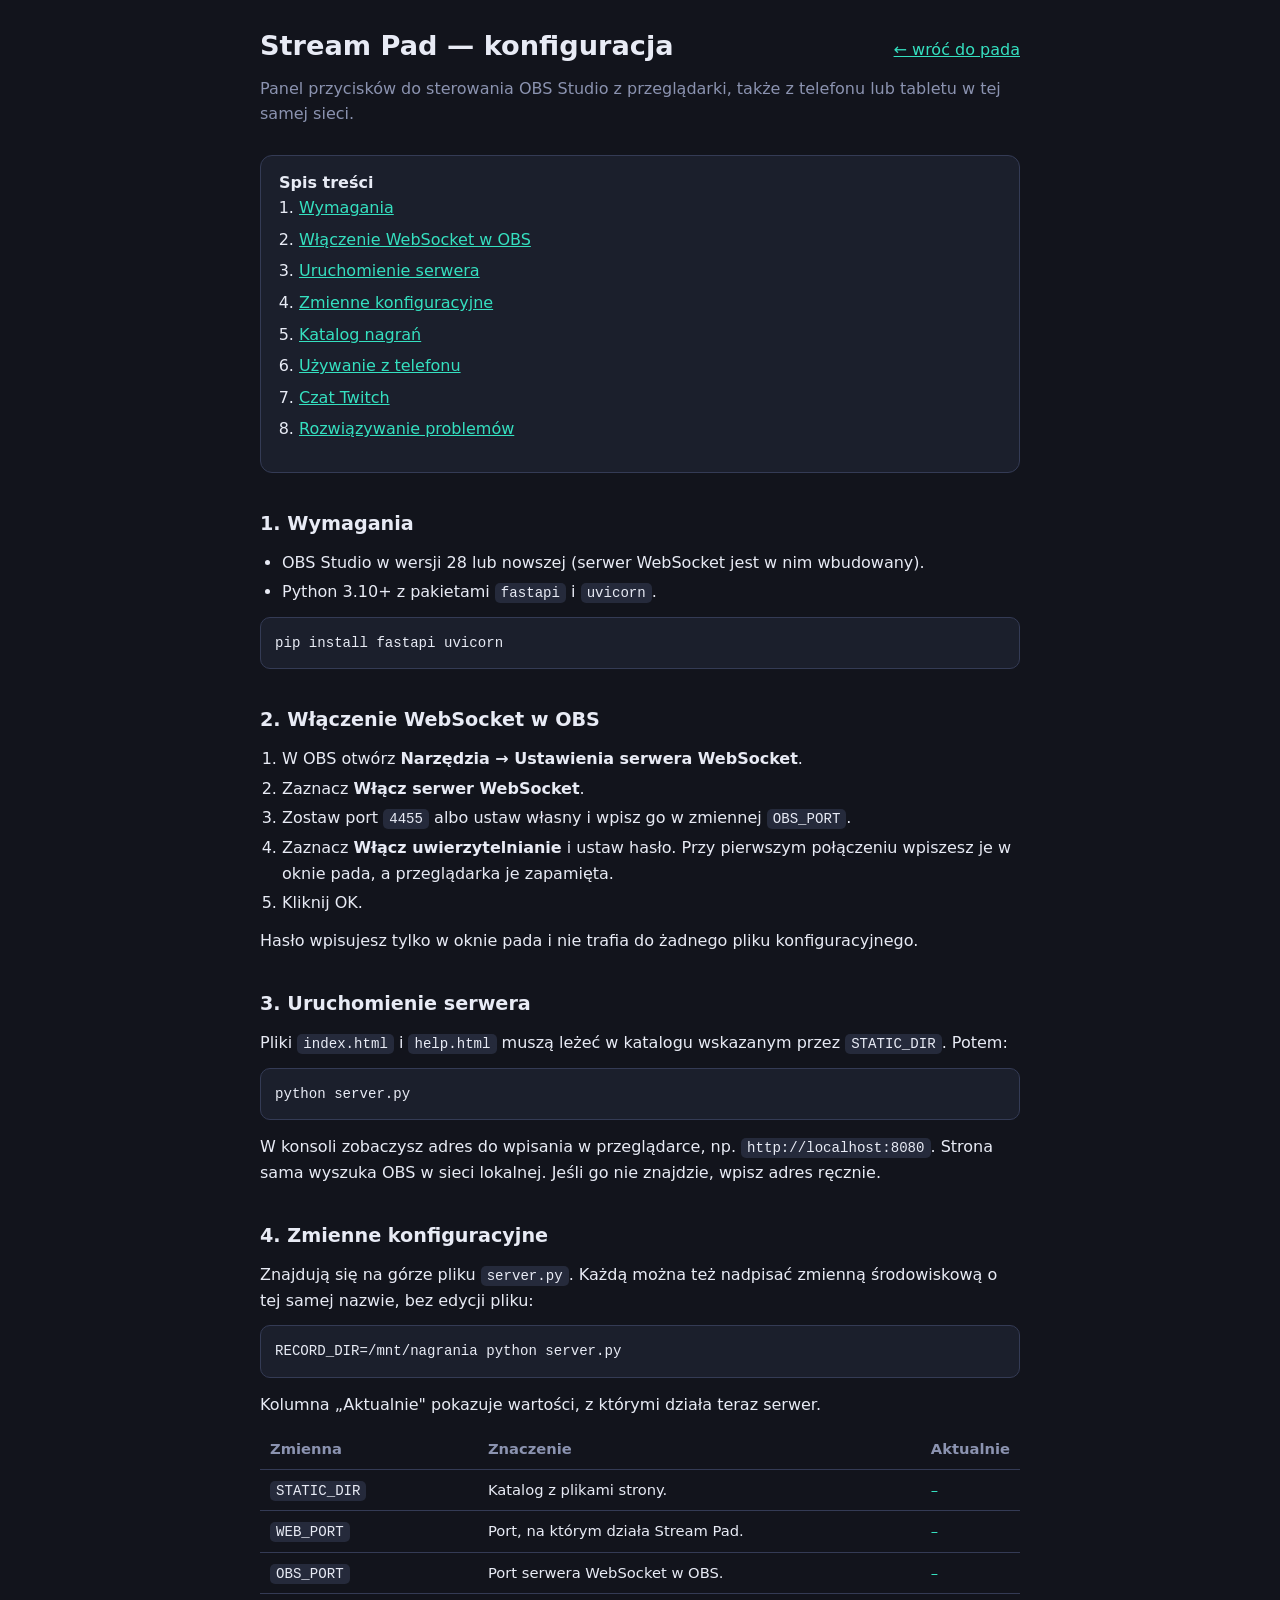
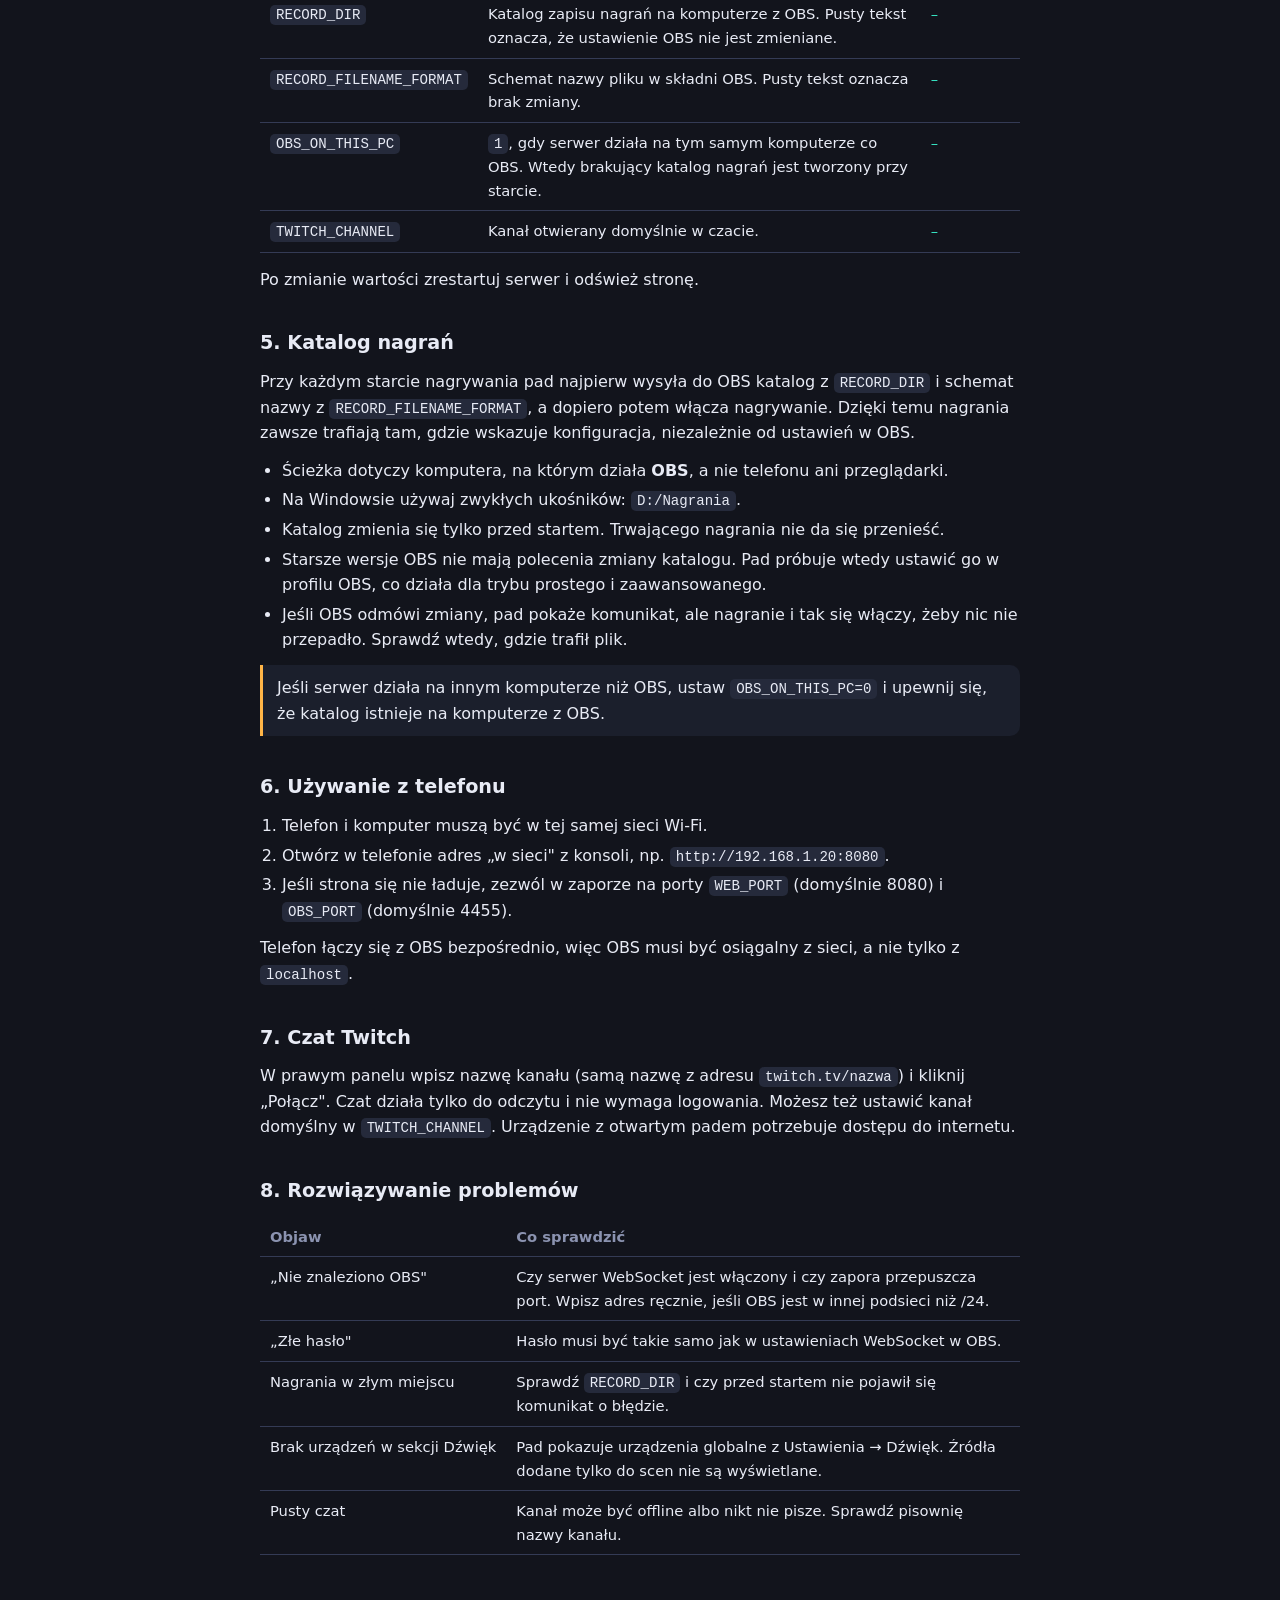
==== src/static/help.html @ 3b1bc2ef "initial, first version" ====
<!DOCTYPE html>
<html lang="pl">
<head>
<meta charset="utf-8">
<meta name="viewport" content="width=device-width, initial-scale=1">
<title>Stream Pad — instrukcja konfiguracji</title>
<style>
:root{--ink:#12141c;--panel:#1b1f2c;--pad:#252a3b;--line:#343b55;--text:#e8ebf5;--dim:#8b93b0;--on:#35e0c0;--live:#ff4560;--warn:#ffb547;
  font-family:system-ui,-apple-system,"Segoe UI",Roboto,sans-serif}
*{box-sizing:border-box;margin:0}
body{background:var(--ink);color:var(--text);line-height:1.6;padding:24px 16px 64px}
.wrap{max-width:760px;margin:0 auto}
a{color:var(--on)}
header{display:flex;justify-content:space-between;align-items:baseline;gap:12px;margin-bottom:8px;flex-wrap:wrap}
h1{font-size:1.7rem}
.lead{color:var(--dim);margin-bottom:28px}
nav{background:var(--panel);border:1px solid var(--line);border-radius:12px;padding:14px 18px;margin-bottom:32px}
nav ol{padding-left:20px;display:grid;gap:2px}
h2{font-size:1.2rem;margin:36px 0 10px}
p,ul,ol{margin-bottom:12px}
ul,ol{padding-left:22px}
li{margin-bottom:4px}
code,pre{font-family:ui-monospace,"SF Mono",Menlo,Consolas,monospace;font-size:.88rem}
code{background:var(--pad);padding:2px 6px;border-radius:5px}
pre{background:var(--panel);border:1px solid var(--line);border-radius:10px;padding:14px;overflow-x:auto;margin-bottom:14px}
pre code{background:none;padding:0}
table{width:100%;border-collapse:collapse;margin-bottom:14px;font-size:.92rem}
th,td{text-align:left;padding:8px 10px;border-bottom:1px solid var(--line);vertical-align:top}
th{color:var(--dim);font-weight:600}
td:first-child{white-space:nowrap}
.note{border-left:3px solid var(--warn);background:var(--panel);padding:10px 14px;border-radius:0 10px 10px 0;margin-bottom:14px}
.cur{color:var(--on)}
.wide{overflow-x:auto}
</style>
</head>
<body>
<div class="wrap">
<header>
  <h1>Stream Pad — konfiguracja</h1>
  <a href="/">← wróć do pada</a>
</header>
<p class="lead">Panel przycisków do sterowania OBS Studio z przeglądarki, także z telefonu lub tabletu w tej samej sieci.</p>

<nav>
  <strong>Spis treści</strong>
  <ol>
    <li><a href="#wymagania">Wymagania</a></li>
    <li><a href="#obs">Włączenie WebSocket w OBS</a></li>
    <li><a href="#start">Uruchomienie serwera</a></li>
    <li><a href="#zmienne">Zmienne konfiguracyjne</a></li>
    <li><a href="#nagrania">Katalog nagrań</a></li>
    <li><a href="#telefon">Używanie z telefonu</a></li>
    <li><a href="#czat">Czat Twitch</a></li>
    <li><a href="#problemy">Rozwiązywanie problemów</a></li>
  </ol>
</nav>

<h2 id="wymagania">1. Wymagania</h2>
<ul>
  <li>OBS Studio w wersji 28 lub nowszej (serwer WebSocket jest w nim wbudowany).</li>
  <li>Python 3.10+ z pakietami <code>fastapi</code> i <code>uvicorn</code>.</li>
</ul>
<pre><code>pip install fastapi uvicorn</code></pre>

<h2 id="obs">2. Włączenie WebSocket w OBS</h2>
<ol>
  <li>W OBS otwórz <strong>Narzędzia → Ustawienia serwera WebSocket</strong>.</li>
  <li>Zaznacz <strong>Włącz serwer WebSocket</strong>.</li>
  <li>Zostaw port <code>4455</code> albo ustaw własny i wpisz go w zmiennej <code>OBS_PORT</code>.</li>
  <li>Zaznacz <strong>Włącz uwierzytelnianie</strong> i ustaw hasło. Przy pierwszym połączeniu wpiszesz je w oknie pada, a przeglądarka je zapamięta.</li>
  <li>Kliknij OK.</li>
</ol>
<p>Hasło wpisujesz tylko w oknie pada i nie trafia do żadnego pliku konfiguracyjnego.</p>

<h2 id="start">3. Uruchomienie serwera</h2>
<p>Pliki <code>index.html</code> i <code>help.html</code> muszą leżeć w katalogu wskazanym przez <code>STATIC_DIR</code>. Potem:</p>
<pre><code>python server.py</code></pre>
<p>W konsoli zobaczysz adres do wpisania w przeglądarce, np. <code>http://localhost:8080</code>. Strona sama wyszuka OBS w sieci lokalnej. Jeśli go nie znajdzie, wpisz adres ręcznie.</p>

<h2 id="zmienne">4. Zmienne konfiguracyjne</h2>
<p>Znajdują się na górze pliku <code>server.py</code>. Każdą można też nadpisać zmienną środowiskową o tej samej nazwie, bez edycji pliku:</p>
<pre><code>RECORD_DIR=/mnt/nagrania python server.py</code></pre>
<p>Kolumna „Aktualnie" pokazuje wartości, z którymi działa teraz serwer.</p>
<div class="wide">
<table>
  <tr><th>Zmienna</th><th>Znaczenie</th><th>Aktualnie</th></tr>
  <tr><td><code>STATIC_DIR</code></td><td>Katalog z plikami strony.</td><td class="cur">–</td></tr>
  <tr><td><code>WEB_PORT</code></td><td>Port, na którym działa Stream Pad.</td><td class="cur" data-k="webPort">–</td></tr>
  <tr><td><code>OBS_PORT</code></td><td>Port serwera WebSocket w OBS.</td><td class="cur" data-k="obsPort">–</td></tr>
  <tr><td><code>RECORD_DIR</code></td><td>Katalog zapisu nagrań na komputerze z OBS. Pusty tekst oznacza, że ustawienie OBS nie jest zmieniane.</td><td class="cur" data-k="recordDir">–</td></tr>
  <tr><td><code>RECORD_FILENAME_FORMAT</code></td><td>Schemat nazwy pliku w składni OBS. Pusty tekst oznacza brak zmiany.</td><td class="cur" data-k="recordFilenameFormat">–</td></tr>
  <tr><td><code>OBS_ON_THIS_PC</code></td><td><code>1</code>, gdy serwer działa na tym samym komputerze co OBS. Wtedy brakujący katalog nagrań jest tworzony przy starcie.</td><td class="cur" data-k="obsOnThisPc">–</td></tr>
  <tr><td><code>TWITCH_CHANNEL</code></td><td>Kanał otwierany domyślnie w czacie.</td><td class="cur" data-k="twitchChannel">–</td></tr>
</table>
</div>
<p>Po zmianie wartości zrestartuj serwer i odśwież stronę.</p>

<h2 id="nagrania">5. Katalog nagrań</h2>
<p>Przy każdym starcie nagrywania pad najpierw wysyła do OBS katalog z <code>RECORD_DIR</code> i schemat nazwy z <code>RECORD_FILENAME_FORMAT</code>, a dopiero potem włącza nagrywanie. Dzięki temu nagrania zawsze trafiają tam, gdzie wskazuje konfiguracja, niezależnie od ustawień w OBS.</p>
<ul>
  <li>Ścieżka dotyczy komputera, na którym działa <strong>OBS</strong>, a nie telefonu ani przeglądarki.</li>
  <li>Na Windowsie używaj zwykłych ukośników: <code>D:/Nagrania</code>.</li>
  <li>Katalog zmienia się tylko przed startem. Trwającego nagrania nie da się przenieść.</li>
  <li>Starsze wersje OBS nie mają polecenia zmiany katalogu. Pad próbuje wtedy ustawić go w profilu OBS, co działa dla trybu prostego i zaawansowanego.</li>
  <li>Jeśli OBS odmówi zmiany, pad pokaże komunikat, ale nagranie i tak się włączy, żeby nic nie przepadło. Sprawdź wtedy, gdzie trafił plik.</li>
</ul>
<div class="note">Jeśli serwer działa na innym komputerze niż OBS, ustaw <code>OBS_ON_THIS_PC=0</code> i upewnij się, że katalog istnieje na komputerze z OBS.</div>

<h2 id="telefon">6. Używanie z telefonu</h2>
<ol>
  <li>Telefon i komputer muszą być w tej samej sieci Wi-Fi.</li>
  <li>Otwórz w telefonie adres „w sieci" z konsoli, np. <code>http://192.168.1.20:8080</code>.</li>
  <li>Jeśli strona się nie ładuje, zezwól w zaporze na porty <code>WEB_PORT</code> (domyślnie 8080) i <code>OBS_PORT</code> (domyślnie 4455).</li>
</ol>
<p>Telefon łączy się z OBS bezpośrednio, więc OBS musi być osiągalny z sieci, a nie tylko z <code>localhost</code>.</p>

<h2 id="czat">7. Czat Twitch</h2>
<p>W prawym panelu wpisz nazwę kanału (samą nazwę z adresu <code>twitch.tv/nazwa</code>) i kliknij „Połącz". Czat działa tylko do odczytu i nie wymaga logowania. Możesz też ustawić kanał domyślny w <code>TWITCH_CHANNEL</code>. Urządzenie z otwartym padem potrzebuje dostępu do internetu.</p>

<h2 id="problemy">8. Rozwiązywanie problemów</h2>
<table>
  <tr><th>Objaw</th><th>Co sprawdzić</th></tr>
  <tr><td>„Nie znaleziono OBS"</td><td>Czy serwer WebSocket jest włączony i czy zapora przepuszcza port. Wpisz adres ręcznie, jeśli OBS jest w innej podsieci niż /24.</td></tr>
  <tr><td>„Złe hasło"</td><td>Hasło musi być takie samo jak w ustawieniach WebSocket w OBS.</td></tr>
  <tr><td>Nagrania w złym miejscu</td><td>Sprawdź <code>RECORD_DIR</code> i czy przed startem nie pojawił się komunikat o błędzie.</td></tr>
  <tr><td>Brak urządzeń w sekcji Dźwięk</td><td>Pad pokazuje urządzenia globalne z Ustawienia → Dźwięk. Źródła dodane tylko do scen nie są wyświetlane.</td></tr>
  <tr><td>Pusty czat</td><td>Kanał może być offline albo nikt nie pisze. Sprawdź pisownię nazwy kanału.</td></tr>
</table>
</div>

<script>
fetch("/api/config").then(r=>r.json()).then(c=>{
  document.querySelectorAll("[data-k]").forEach(td=>{
    const v=c[td.dataset.k];
    td.textContent=(v===""||v==null)?"(puste)":(typeof v==="boolean"?(v?"1":"0"):v);
  });
}).catch(()=>{});
</script>
</body>
</html>
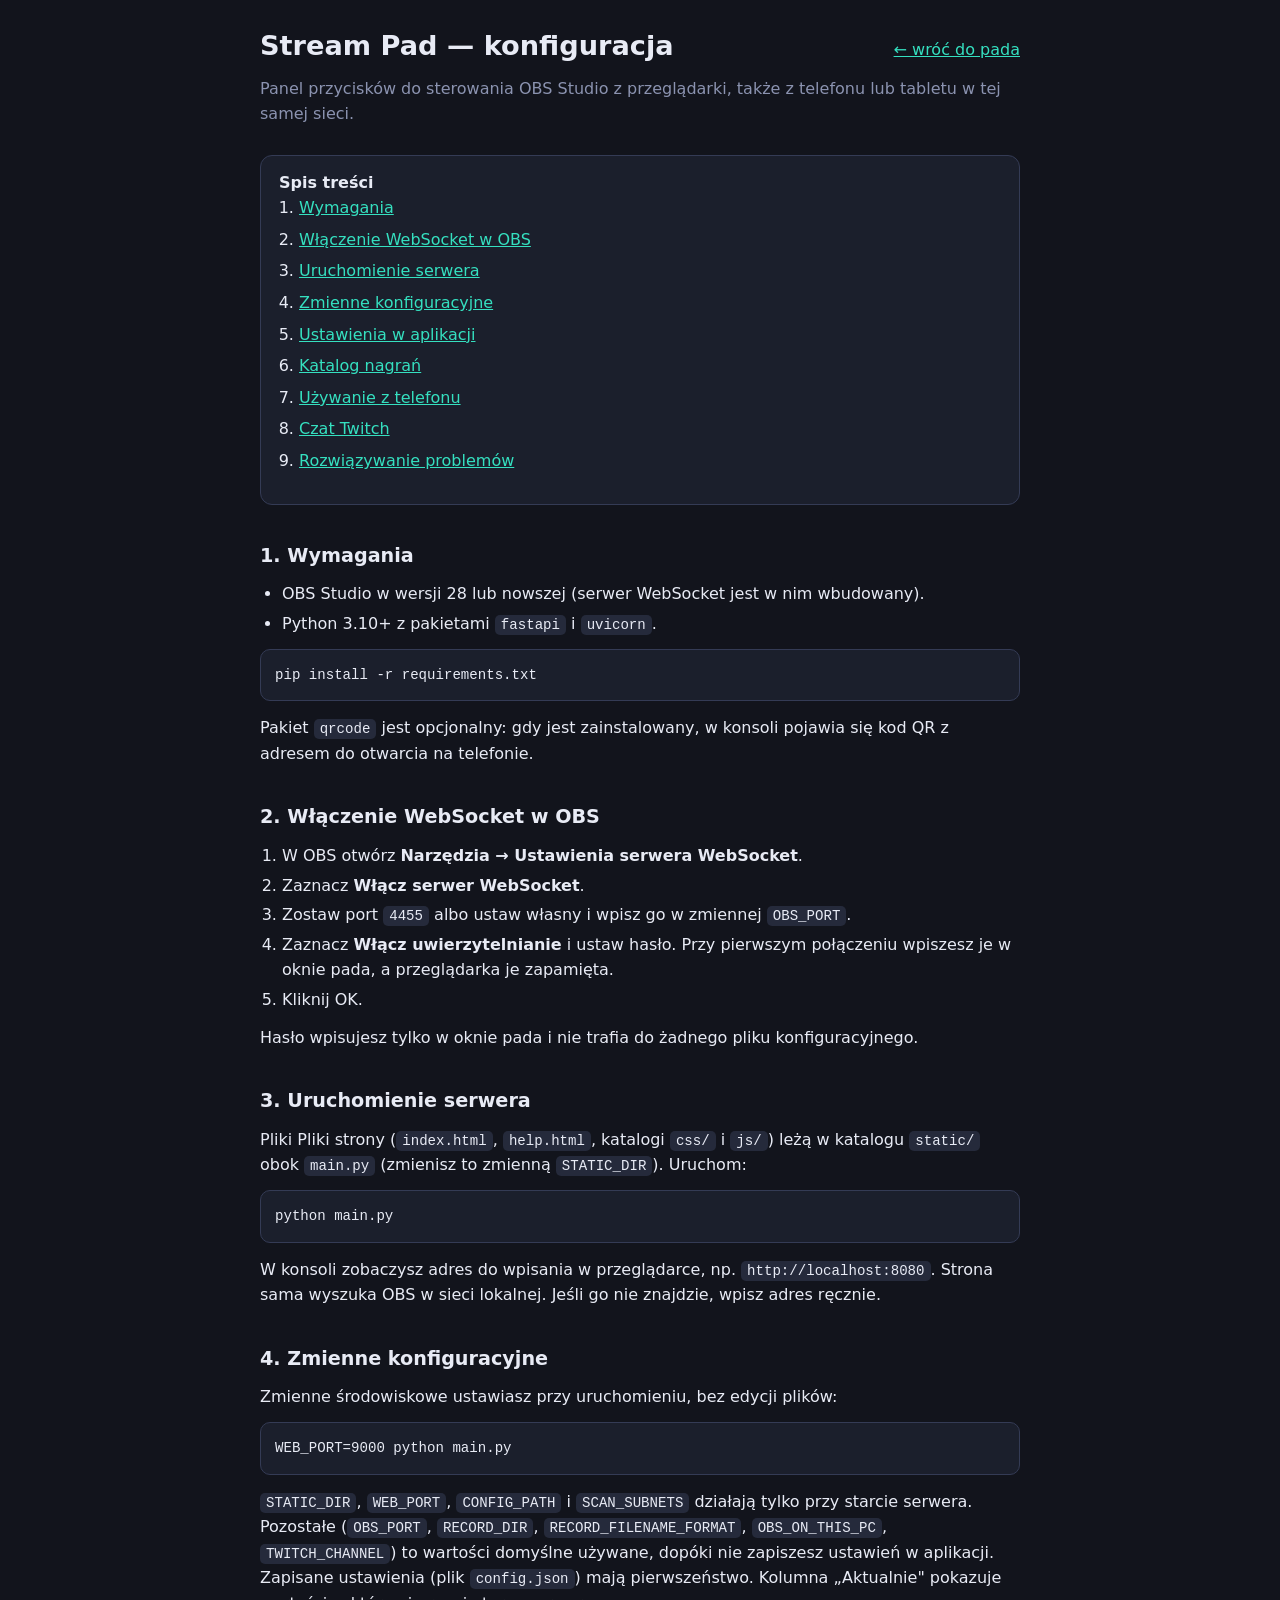
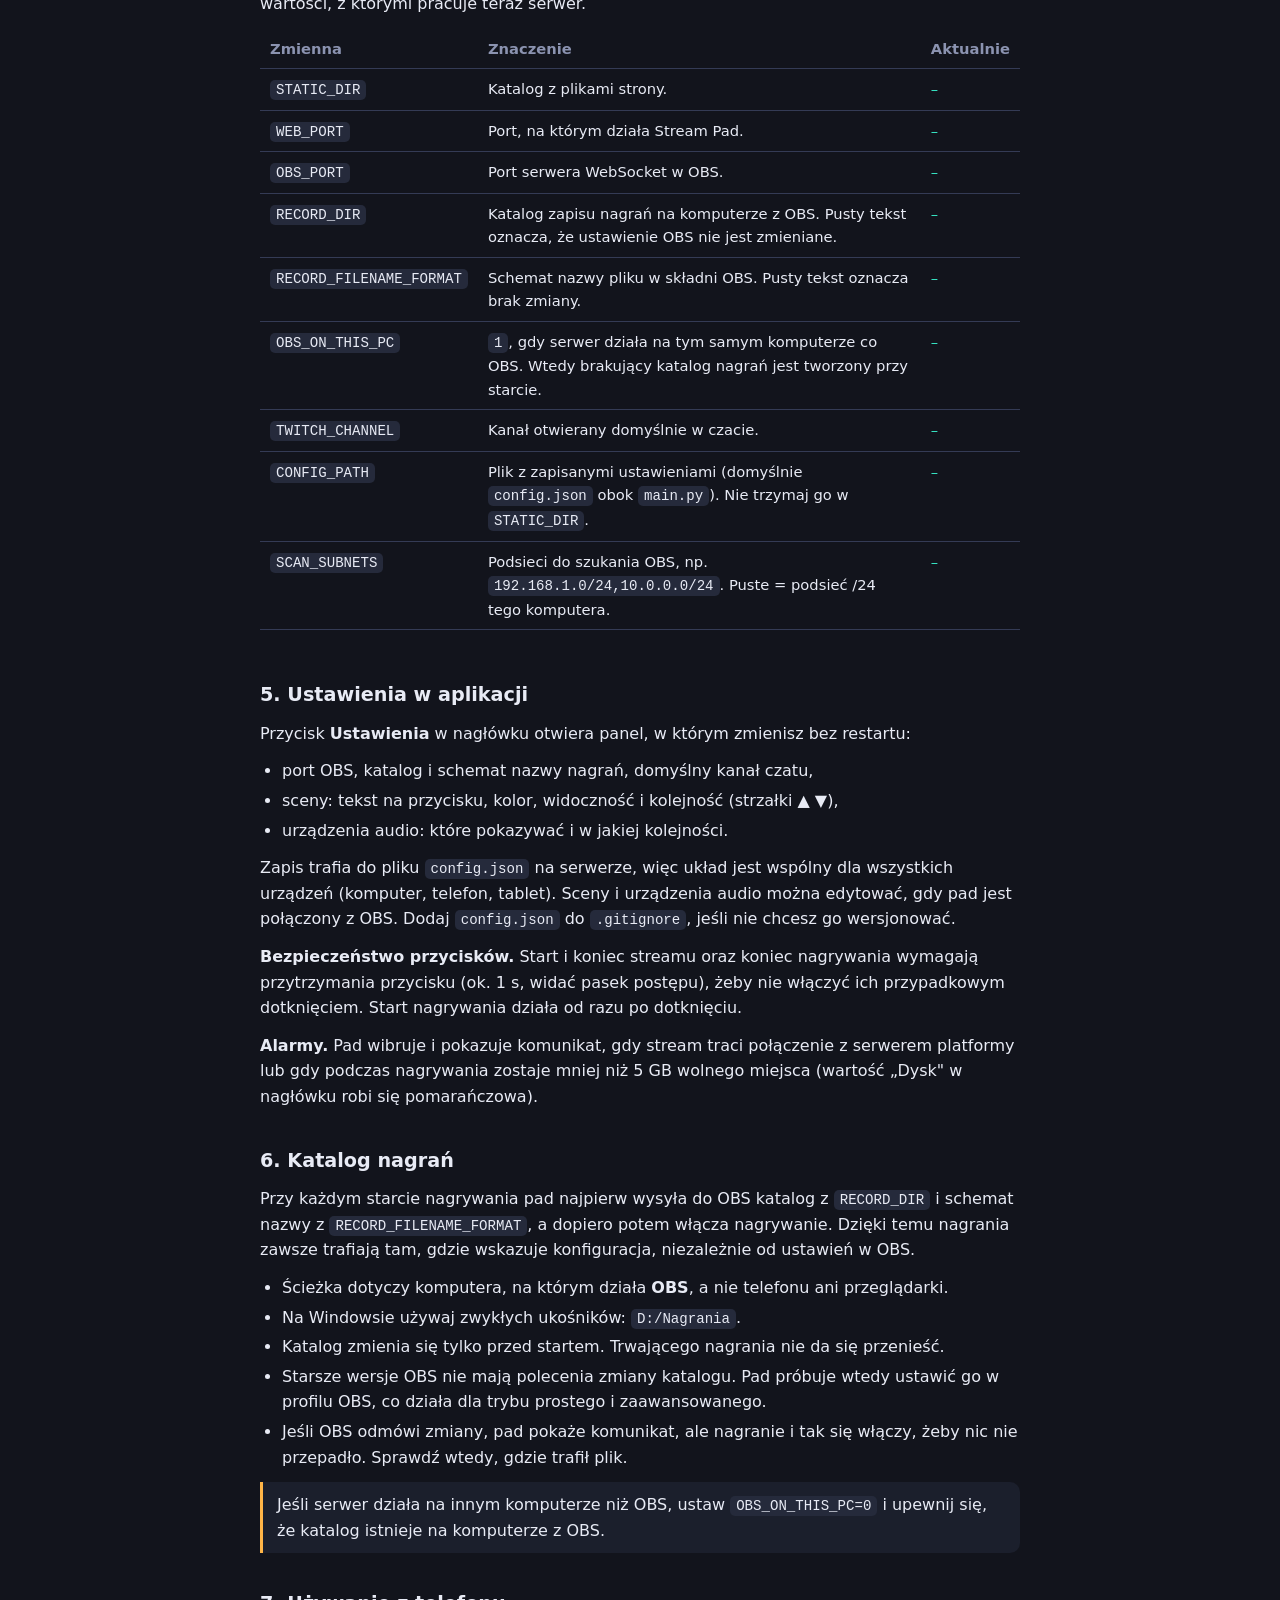
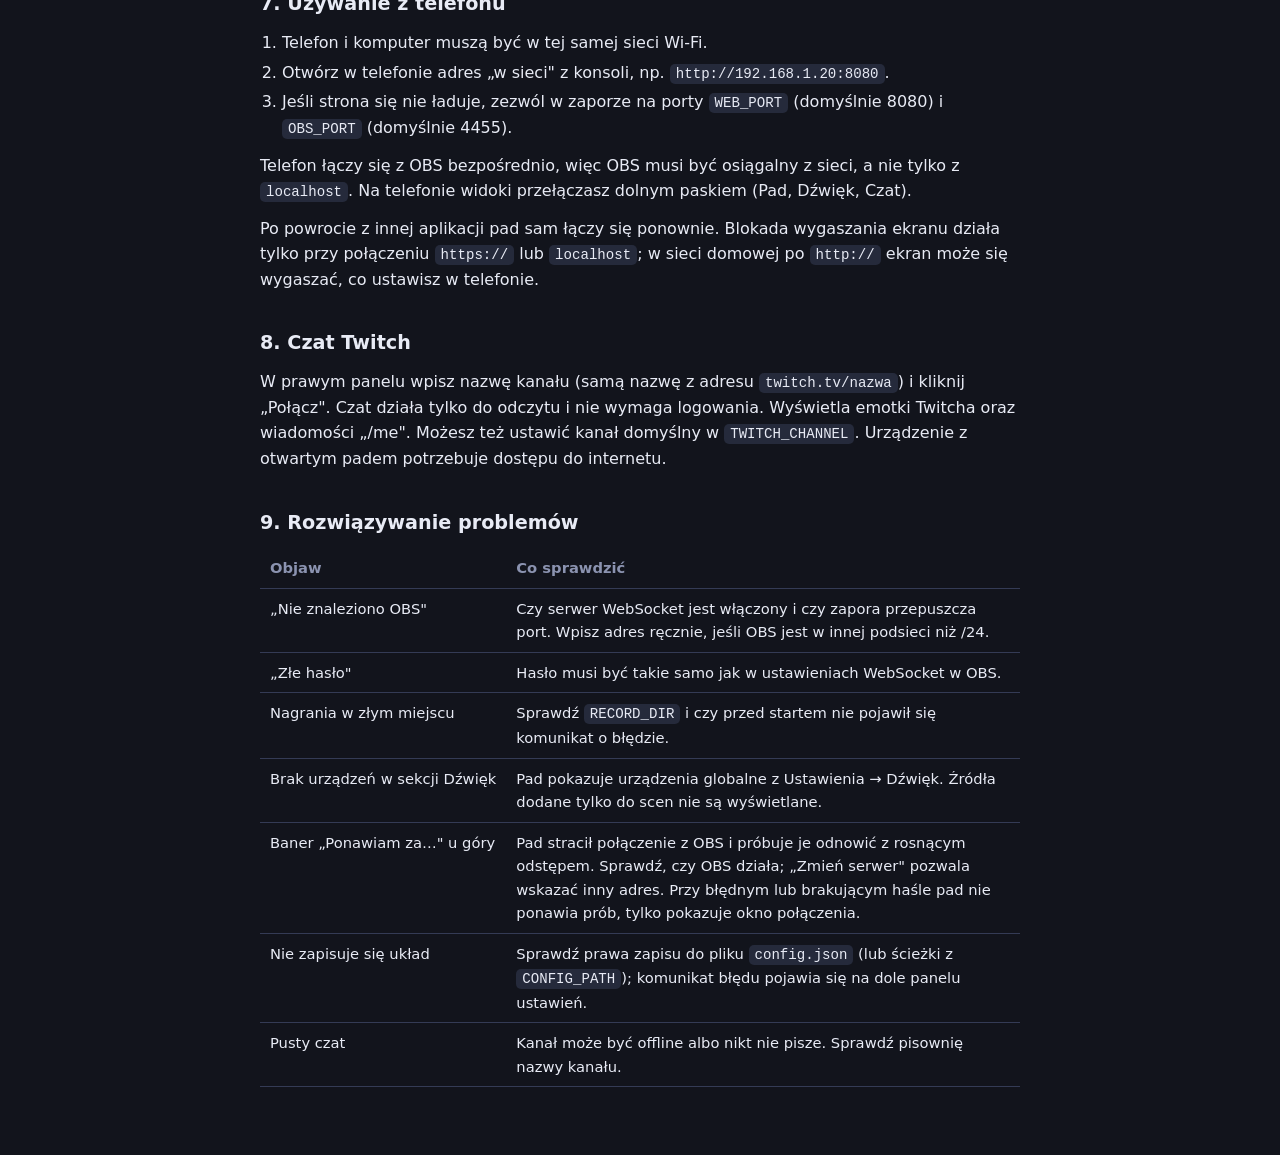
==== commit b40359f3: "Polished version, still in development" ====
--- a/src/static/help.html
+++ b/src/static/help.html
@@ -48,6 +48,7 @@
     <li><a href="#obs">Włączenie WebSocket w OBS</a></li>
     <li><a href="#start">Uruchomienie serwera</a></li>
     <li><a href="#zmienne">Zmienne konfiguracyjne</a></li>
+    <li><a href="#ustawienia">Ustawienia w aplikacji</a></li>
     <li><a href="#nagrania">Katalog nagrań</a></li>
     <li><a href="#telefon">Używanie z telefonu</a></li>
     <li><a href="#czat">Czat Twitch</a></li>
@@ -60,7 +61,8 @@
   <li>OBS Studio w wersji 28 lub nowszej (serwer WebSocket jest w nim wbudowany).</li>
   <li>Python 3.10+ z pakietami <code>fastapi</code> i <code>uvicorn</code>.</li>
 </ul>
-<pre><code>pip install fastapi uvicorn</code></pre>
+<pre><code>pip install -r requirements.txt</code></pre>
+<p>Pakiet <code>qrcode</code> jest opcjonalny: gdy jest zainstalowany, w konsoli pojawia się kod QR z adresem do otwarcia na telefonie.</p>
 
 <h2 id="obs">2. Włączenie WebSocket w OBS</h2>
 <ol>
@@ -73,14 +75,14 @@
 <p>Hasło wpisujesz tylko w oknie pada i nie trafia do żadnego pliku konfiguracyjnego.</p>
 
 <h2 id="start">3. Uruchomienie serwera</h2>
-<p>Pliki <code>index.html</code> i <code>help.html</code> muszą leżeć w katalogu wskazanym przez <code>STATIC_DIR</code>. Potem:</p>
-<pre><code>python server.py</code></pre>
+<p>Pliki Pliki strony (<code>index.html</code>, <code>help.html</code>, katalogi <code>css/</code> i <code>js/</code>) leżą w katalogu <code>static/</code> obok <code>main.py</code> (zmienisz to zmienną <code>STATIC_DIR</code>). Uruchom:</p>
+<pre><code>python main.py</code></pre>
 <p>W konsoli zobaczysz adres do wpisania w przeglądarce, np. <code>http://localhost:8080</code>. Strona sama wyszuka OBS w sieci lokalnej. Jeśli go nie znajdzie, wpisz adres ręcznie.</p>
 
 <h2 id="zmienne">4. Zmienne konfiguracyjne</h2>
-<p>Znajdują się na górze pliku <code>server.py</code>. Każdą można też nadpisać zmienną środowiskową o tej samej nazwie, bez edycji pliku:</p>
-<pre><code>RECORD_DIR=/mnt/nagrania python server.py</code></pre>
-<p>Kolumna „Aktualnie" pokazuje wartości, z którymi działa teraz serwer.</p>
+<p>Zmienne środowiskowe ustawiasz przy uruchomieniu, bez edycji plików:</p>
+<pre><code>WEB_PORT=9000 python main.py</code></pre>
+<p><code>STATIC_DIR</code>, <code>WEB_PORT</code>, <code>CONFIG_PATH</code> i <code>SCAN_SUBNETS</code> działają tylko przy starcie serwera. Pozostałe (<code>OBS_PORT</code>, <code>RECORD_DIR</code>, <code>RECORD_FILENAME_FORMAT</code>, <code>OBS_ON_THIS_PC</code>, <code>TWITCH_CHANNEL</code>) to wartości domyślne używane, dopóki nie zapiszesz ustawień w aplikacji. Zapisane ustawienia (plik <code>config.json</code>) mają pierwszeństwo. Kolumna „Aktualnie" pokazuje wartości, z którymi pracuje teraz serwer.</p>
 <div class="wide">
 <table>
   <tr><th>Zmienna</th><th>Znaczenie</th><th>Aktualnie</th></tr>
@@ -91,11 +93,24 @@
   <tr><td><code>RECORD_FILENAME_FORMAT</code></td><td>Schemat nazwy pliku w składni OBS. Pusty tekst oznacza brak zmiany.</td><td class="cur" data-k="recordFilenameFormat">–</td></tr>
   <tr><td><code>OBS_ON_THIS_PC</code></td><td><code>1</code>, gdy serwer działa na tym samym komputerze co OBS. Wtedy brakujący katalog nagrań jest tworzony przy starcie.</td><td class="cur" data-k="obsOnThisPc">–</td></tr>
   <tr><td><code>TWITCH_CHANNEL</code></td><td>Kanał otwierany domyślnie w czacie.</td><td class="cur" data-k="twitchChannel">–</td></tr>
+  <tr><td><code>CONFIG_PATH</code></td><td>Plik z zapisanymi ustawieniami (domyślnie <code>config.json</code> obok <code>main.py</code>). Nie trzymaj go w <code>STATIC_DIR</code>.</td><td class="cur">–</td></tr>
+  <tr><td><code>SCAN_SUBNETS</code></td><td>Podsieci do szukania OBS, np. <code>192.168.1.0/24,10.0.0.0/24</code>. Puste = podsieć /24 tego komputera.</td><td class="cur">–</td></tr>
 </table>
 </div>
-<p>Po zmianie wartości zrestartuj serwer i odśwież stronę.</p>
 
-<h2 id="nagrania">5. Katalog nagrań</h2>
+
+<h2 id="ustawienia">5. Ustawienia w aplikacji</h2>
+<p>Przycisk <strong>Ustawienia</strong> w nagłówku otwiera panel, w którym zmienisz bez restartu:</p>
+<ul>
+  <li>port OBS, katalog i schemat nazwy nagrań, domyślny kanał czatu,</li>
+  <li>sceny: tekst na przycisku, kolor, widoczność i kolejność (strzałki ▲ ▼),</li>
+  <li>urządzenia audio: które pokazywać i w jakiej kolejności.</li>
+</ul>
+<p>Zapis trafia do pliku <code>config.json</code> na serwerze, więc układ jest wspólny dla wszystkich urządzeń (komputer, telefon, tablet). Sceny i urządzenia audio można edytować, gdy pad jest połączony z OBS. Dodaj <code>config.json</code> do <code>.gitignore</code>, jeśli nie chcesz go wersjonować.</p>
+<p><strong>Bezpieczeństwo przycisków.</strong> Start i koniec streamu oraz koniec nagrywania wymagają przytrzymania przycisku (ok. 1 s, widać pasek postępu), żeby nie włączyć ich przypadkowym dotknięciem. Start nagrywania działa od razu po dotknięciu.</p>
+<p><strong>Alarmy.</strong> Pad wibruje i pokazuje komunikat, gdy stream traci połączenie z serwerem platformy lub gdy podczas nagrywania zostaje mniej niż 5 GB wolnego miejsca (wartość „Dysk" w nagłówku robi się pomarańczowa).</p>
+
+<h2 id="nagrania">6. Katalog nagrań</h2>
 <p>Przy każdym starcie nagrywania pad najpierw wysyła do OBS katalog z <code>RECORD_DIR</code> i schemat nazwy z <code>RECORD_FILENAME_FORMAT</code>, a dopiero potem włącza nagrywanie. Dzięki temu nagrania zawsze trafiają tam, gdzie wskazuje konfiguracja, niezależnie od ustawień w OBS.</p>
 <ul>
   <li>Ścieżka dotyczy komputera, na którym działa <strong>OBS</strong>, a nie telefonu ani przeglądarki.</li>
@@ -106,24 +121,27 @@
 </ul>
 <div class="note">Jeśli serwer działa na innym komputerze niż OBS, ustaw <code>OBS_ON_THIS_PC=0</code> i upewnij się, że katalog istnieje na komputerze z OBS.</div>
 
-<h2 id="telefon">6. Używanie z telefonu</h2>
+<h2 id="telefon">7. Używanie z telefonu</h2>
 <ol>
   <li>Telefon i komputer muszą być w tej samej sieci Wi-Fi.</li>
   <li>Otwórz w telefonie adres „w sieci" z konsoli, np. <code>http://192.168.1.20:8080</code>.</li>
   <li>Jeśli strona się nie ładuje, zezwól w zaporze na porty <code>WEB_PORT</code> (domyślnie 8080) i <code>OBS_PORT</code> (domyślnie 4455).</li>
 </ol>
-<p>Telefon łączy się z OBS bezpośrednio, więc OBS musi być osiągalny z sieci, a nie tylko z <code>localhost</code>.</p>
+<p>Telefon łączy się z OBS bezpośrednio, więc OBS musi być osiągalny z sieci, a nie tylko z <code>localhost</code>. Na telefonie widoki przełączasz dolnym paskiem (Pad, Dźwięk, Czat).</p>
+<p>Po powrocie z innej aplikacji pad sam łączy się ponownie. Blokada wygaszania ekranu działa tylko przy połączeniu <code>https://</code> lub <code>localhost</code>; w sieci domowej po <code>http://</code> ekran może się wygaszać, co ustawisz w telefonie.</p>
 
-<h2 id="czat">7. Czat Twitch</h2>
-<p>W prawym panelu wpisz nazwę kanału (samą nazwę z adresu <code>twitch.tv/nazwa</code>) i kliknij „Połącz". Czat działa tylko do odczytu i nie wymaga logowania. Możesz też ustawić kanał domyślny w <code>TWITCH_CHANNEL</code>. Urządzenie z otwartym padem potrzebuje dostępu do internetu.</p>
+<h2 id="czat">8. Czat Twitch</h2>
+<p>W prawym panelu wpisz nazwę kanału (samą nazwę z adresu <code>twitch.tv/nazwa</code>) i kliknij „Połącz". Czat działa tylko do odczytu i nie wymaga logowania. Wyświetla emotki Twitcha oraz wiadomości „/me". Możesz też ustawić kanał domyślny w <code>TWITCH_CHANNEL</code>. Urządzenie z otwartym padem potrzebuje dostępu do internetu.</p>
 
-<h2 id="problemy">8. Rozwiązywanie problemów</h2>
+<h2 id="problemy">9. Rozwiązywanie problemów</h2>
 <table>
   <tr><th>Objaw</th><th>Co sprawdzić</th></tr>
   <tr><td>„Nie znaleziono OBS"</td><td>Czy serwer WebSocket jest włączony i czy zapora przepuszcza port. Wpisz adres ręcznie, jeśli OBS jest w innej podsieci niż /24.</td></tr>
   <tr><td>„Złe hasło"</td><td>Hasło musi być takie samo jak w ustawieniach WebSocket w OBS.</td></tr>
   <tr><td>Nagrania w złym miejscu</td><td>Sprawdź <code>RECORD_DIR</code> i czy przed startem nie pojawił się komunikat o błędzie.</td></tr>
   <tr><td>Brak urządzeń w sekcji Dźwięk</td><td>Pad pokazuje urządzenia globalne z Ustawienia → Dźwięk. Źródła dodane tylko do scen nie są wyświetlane.</td></tr>
+  <tr><td>Baner „Ponawiam za…" u góry</td><td>Pad stracił połączenie z OBS i próbuje je odnowić z rosnącym odstępem. Sprawdź, czy OBS działa; „Zmień serwer" pozwala wskazać inny adres. Przy błędnym lub brakującym haśle pad nie ponawia prób, tylko pokazuje okno połączenia.</td></tr>
+  <tr><td>Nie zapisuje się układ</td><td>Sprawdź prawa zapisu do pliku <code>config.json</code> (lub ścieżki z <code>CONFIG_PATH</code>); komunikat błędu pojawia się na dole panelu ustawień.</td></tr>
   <tr><td>Pusty czat</td><td>Kanał może być offline albo nikt nie pisze. Sprawdź pisownię nazwy kanału.</td></tr>
 </table>
 </div>
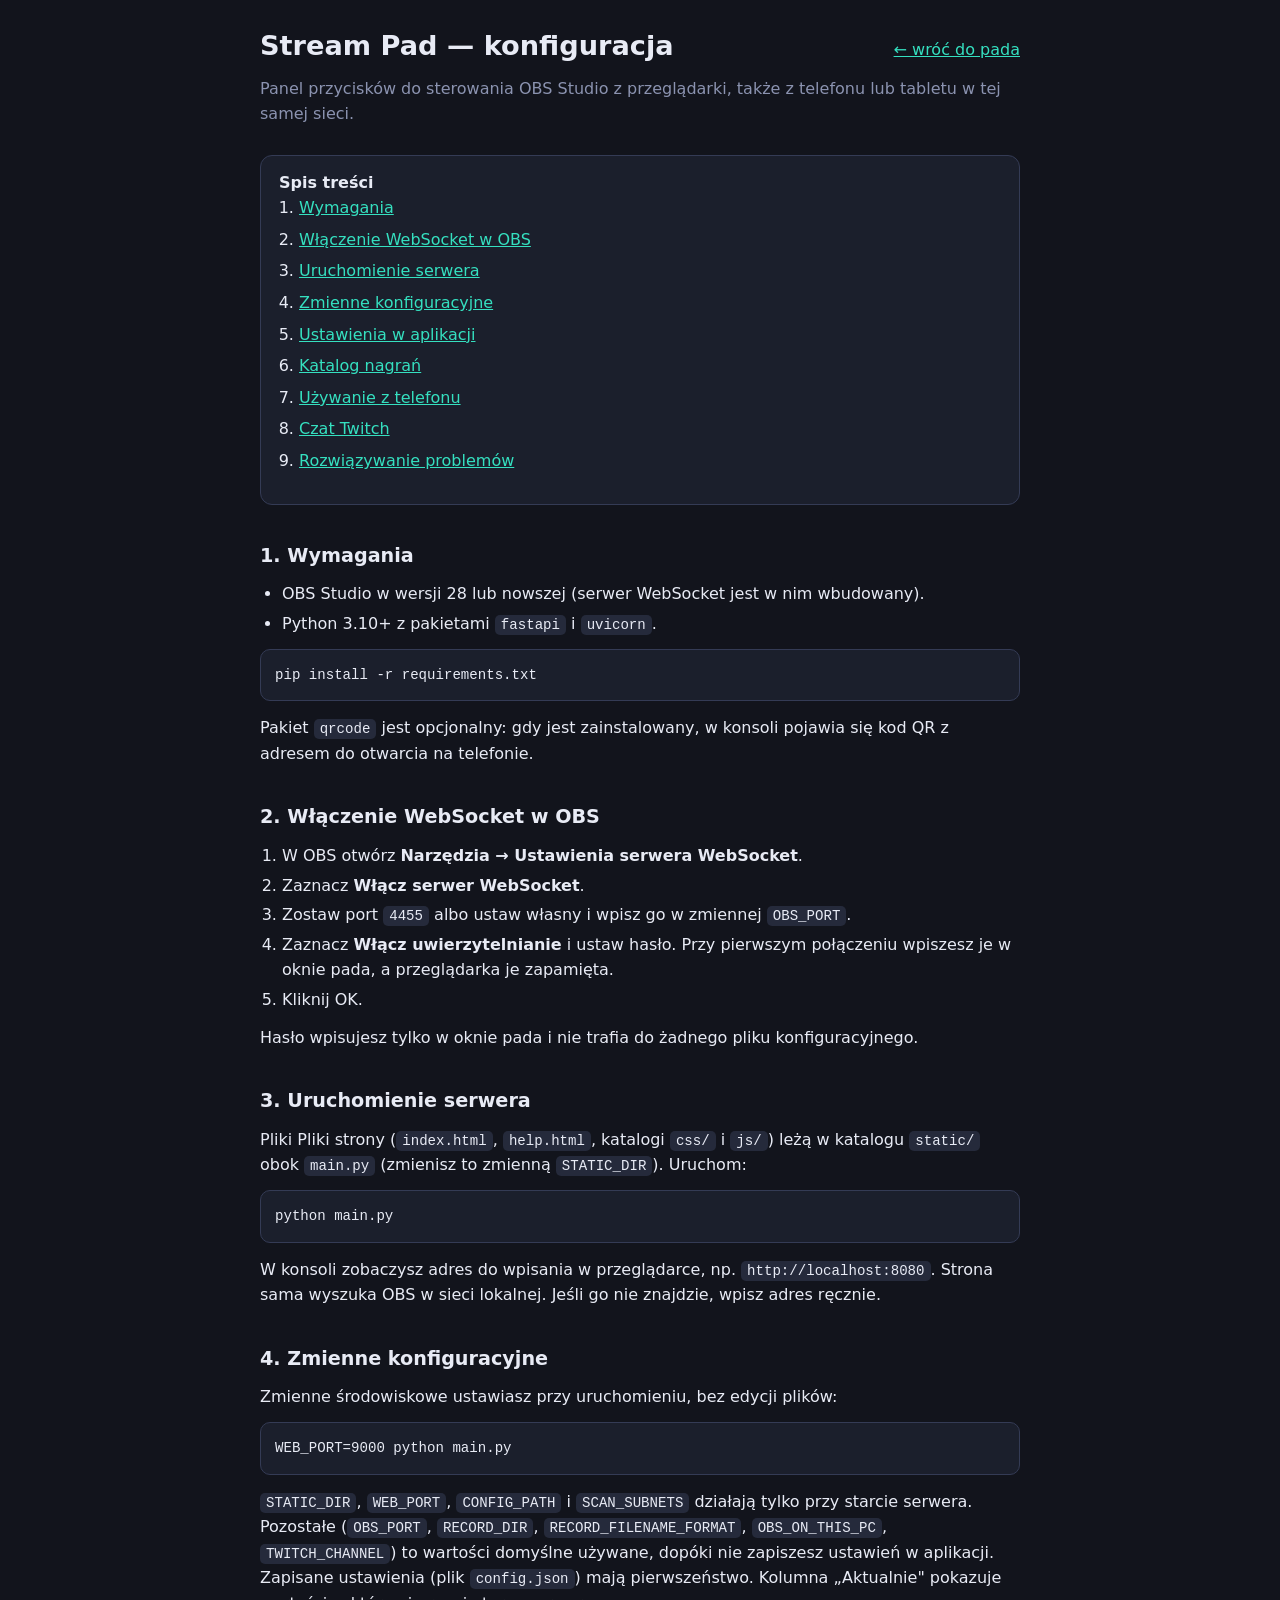
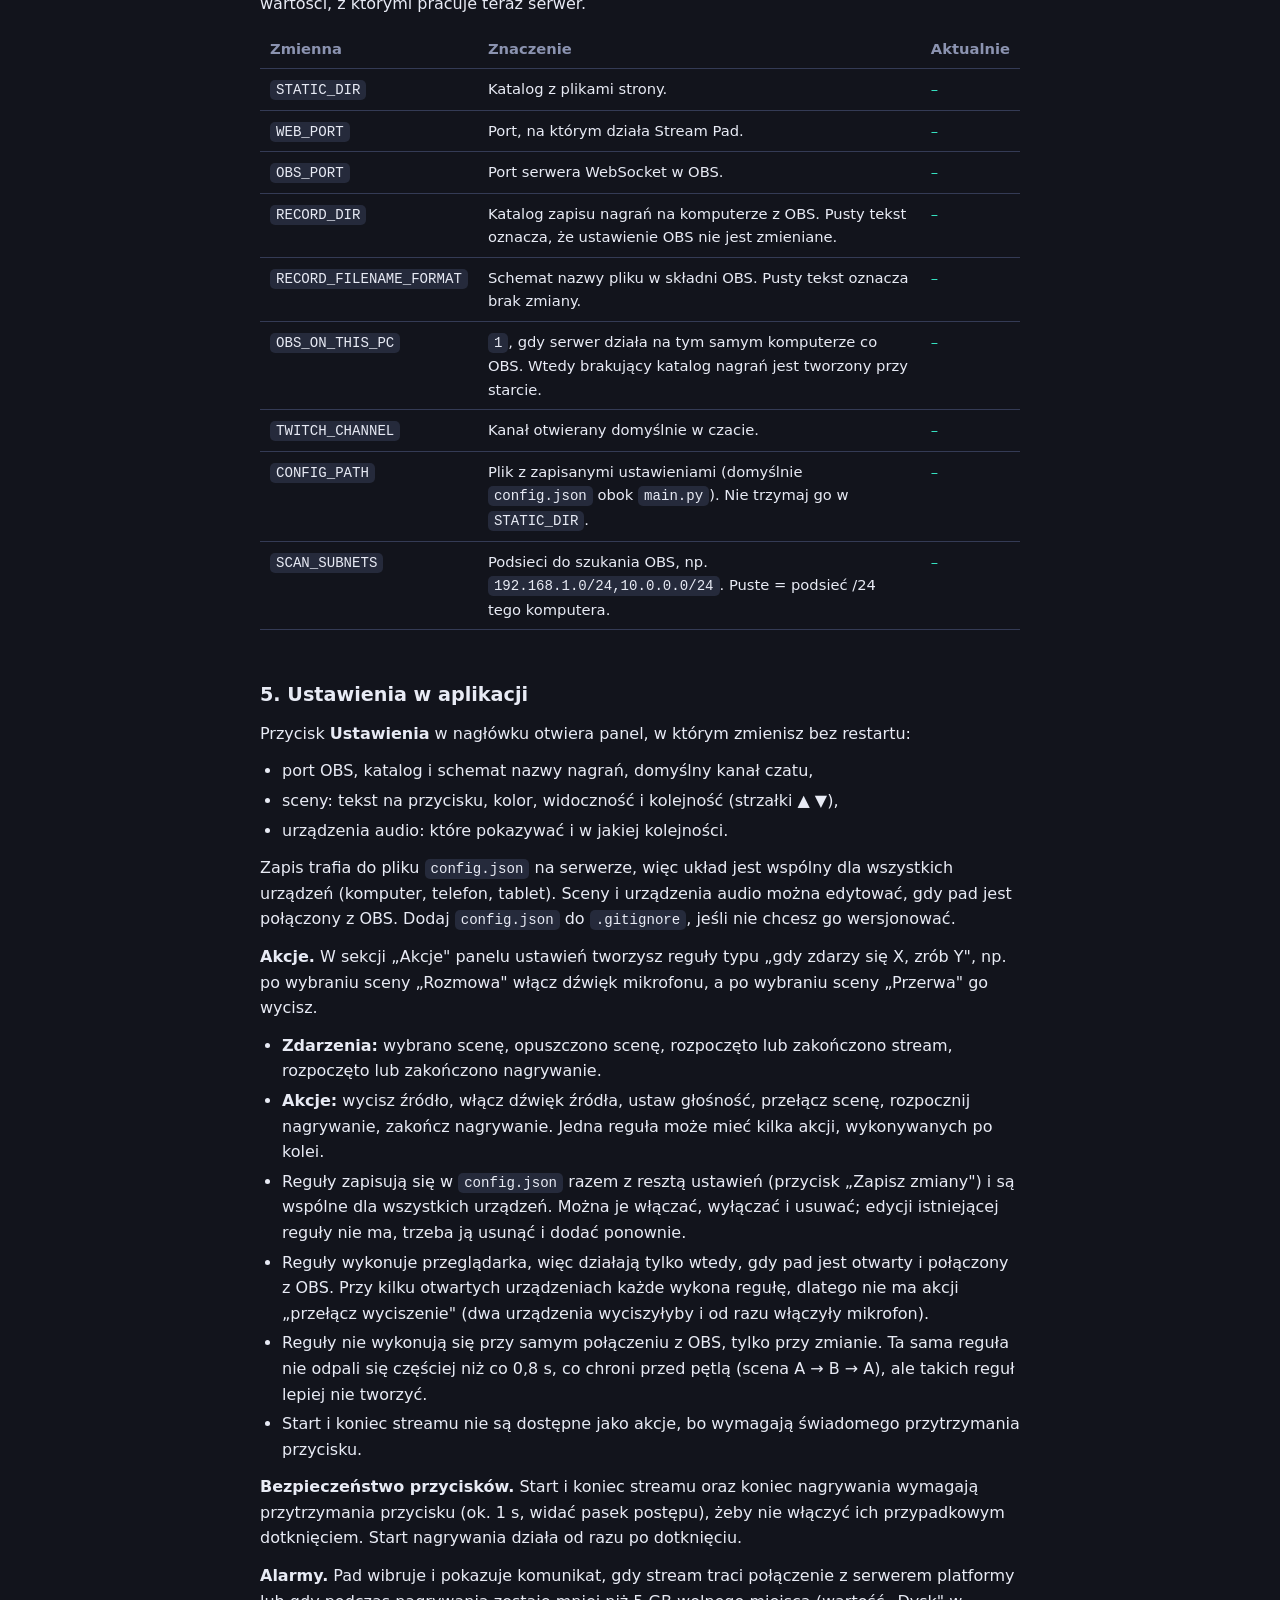
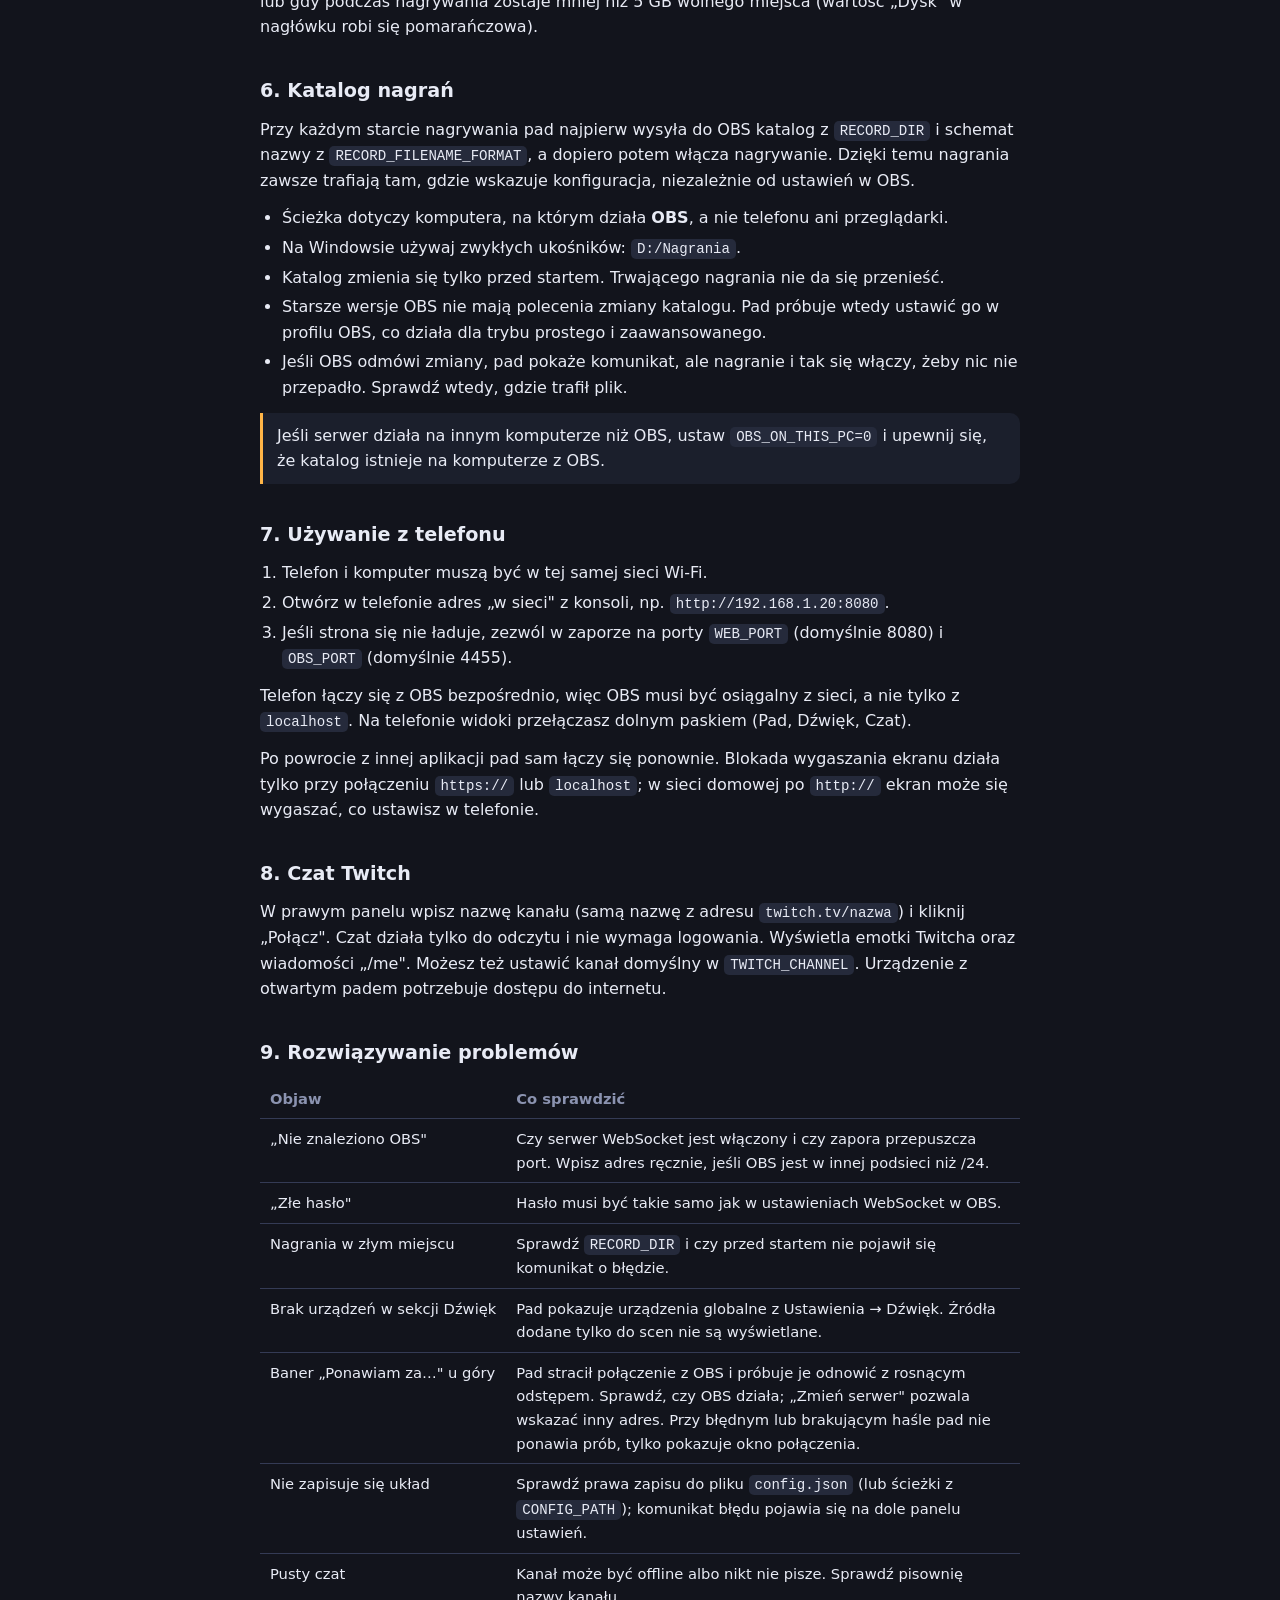
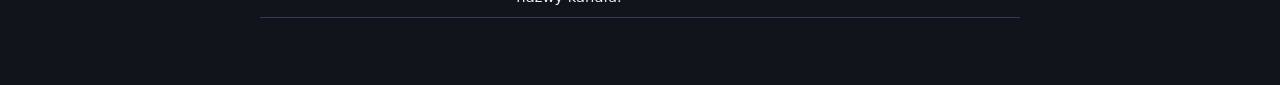
==== commit c2b5028a: "Actions and Settings" ====
--- a/src/static/help.html
+++ b/src/static/help.html
@@ -107,6 +107,15 @@
   <li>urządzenia audio: które pokazywać i w jakiej kolejności.</li>
 </ul>
 <p>Zapis trafia do pliku <code>config.json</code> na serwerze, więc układ jest wspólny dla wszystkich urządzeń (komputer, telefon, tablet). Sceny i urządzenia audio można edytować, gdy pad jest połączony z OBS. Dodaj <code>config.json</code> do <code>.gitignore</code>, jeśli nie chcesz go wersjonować.</p>
+<p><strong>Akcje.</strong> W sekcji „Akcje" panelu ustawień tworzysz reguły typu „gdy zdarzy się X, zrób Y", np. po wybraniu sceny „Rozmowa" włącz dźwięk mikrofonu, a po wybraniu sceny „Przerwa" go wycisz.</p>
+<ul>
+  <li><strong>Zdarzenia:</strong> wybrano scenę, opuszczono scenę, rozpoczęto lub zakończono stream, rozpoczęto lub zakończono nagrywanie.</li>
+  <li><strong>Akcje:</strong> wycisz źródło, włącz dźwięk źródła, ustaw głośność, przełącz scenę, rozpocznij nagrywanie, zakończ nagrywanie. Jedna reguła może mieć kilka akcji, wykonywanych po kolei.</li>
+  <li>Reguły zapisują się w <code>config.json</code> razem z resztą ustawień (przycisk „Zapisz zmiany") i są wspólne dla wszystkich urządzeń. Można je włączać, wyłączać i usuwać; edycji istniejącej reguły nie ma, trzeba ją usunąć i dodać ponownie.</li>
+  <li>Reguły wykonuje przeglądarka, więc działają tylko wtedy, gdy pad jest otwarty i połączony z OBS. Przy kilku otwartych urządzeniach każde wykona regułę, dlatego nie ma akcji „przełącz wyciszenie" (dwa urządzenia wyciszyłyby i od razu włączyły mikrofon).</li>
+  <li>Reguły nie wykonują się przy samym połączeniu z OBS, tylko przy zmianie. Ta sama reguła nie odpali się częściej niż co 0,8 s, co chroni przed pętlą (scena A → B → A), ale takich reguł lepiej nie tworzyć.</li>
+  <li>Start i koniec streamu nie są dostępne jako akcje, bo wymagają świadomego przytrzymania przycisku.</li>
+</ul>
 <p><strong>Bezpieczeństwo przycisków.</strong> Start i koniec streamu oraz koniec nagrywania wymagają przytrzymania przycisku (ok. 1 s, widać pasek postępu), żeby nie włączyć ich przypadkowym dotknięciem. Start nagrywania działa od razu po dotknięciu.</p>
 <p><strong>Alarmy.</strong> Pad wibruje i pokazuje komunikat, gdy stream traci połączenie z serwerem platformy lub gdy podczas nagrywania zostaje mniej niż 5 GB wolnego miejsca (wartość „Dysk" w nagłówku robi się pomarańczowa).</p>
 
